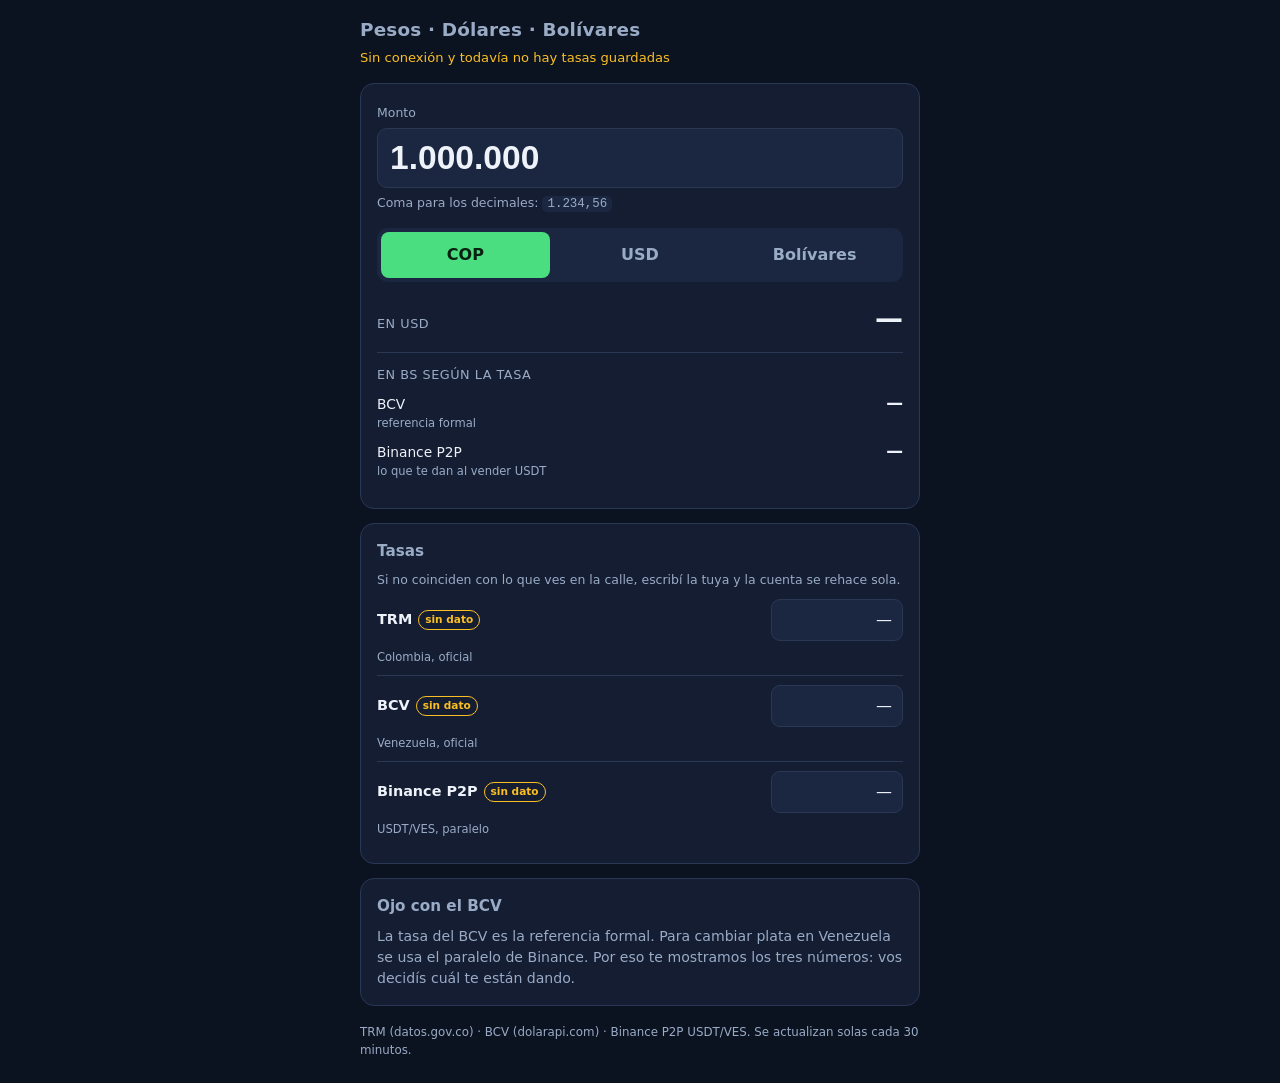
==== index.html @ 2a596176 "feat(app): converter page with the three rates side by side Amounts and rates are read by different " ====
<!DOCTYPE html>
<html lang="es">
<head>
<meta charset="utf-8">
<meta name="viewport" content="width=device-width, initial-scale=1, viewport-fit=cover">
<title>Calculadora COP · USD · Bs</title>
<meta name="description" content="Conversor entre pesos colombianos, dólares y bolívares con la TRM, el BCV y el paralelo de Binance P2P.">
<meta name="theme-color" content="#0b1220">
<meta name="mobile-web-app-capable" content="yes">
<link rel="manifest" href="manifest.webmanifest">
<link rel="icon" href="icon-192.png" sizes="192x192">
<link rel="apple-touch-icon" href="icon-192.png">
<link rel="stylesheet" href="styles.css">
</head>
<body>

<header class="top">
  <h1>Pesos · Dólares · Bolívares</h1>
  <p class="updated" id="updated">Cargando tasas…</p>
</header>

<main>
  <section class="card">
    <label class="field">
      <span class="field-label">Monto</span>
      <input id="amount" type="text" inputmode="decimal" autocomplete="off"
             spellcheck="false" enterkeyhint="done" value="1.000.000">
    </label>
    <p class="read-as" id="amount-note"></p>
    <p class="hint">Coma para los decimales: <code>1.234,56</code></p>

    <div class="tabs" id="currency" role="tablist" aria-label="Moneda de origen">
      <button type="button" role="tab" data-currency="COP" aria-selected="true">COP</button>
      <button type="button" role="tab" data-currency="USD" aria-selected="false">USD</button>
      <button type="button" role="tab" data-currency="VES" aria-selected="false">Bolívares</button>
    </div>

    <div id="results" class="results" aria-live="polite"></div>
  </section>

  <section class="card">
    <h2>Tasas</h2>
    <p class="hint">Si no coinciden con lo que ves en la calle, escribí la tuya y la cuenta se rehace sola.</p>
    <div id="rates"></div>
    <button type="button" id="reset-rates" class="ghost" hidden>Volver a las tasas automáticas</button>
  </section>

  <section class="card note">
    <h2>Ojo con el BCV</h2>
    <p>La tasa del BCV es la referencia formal. Para cambiar plata en Venezuela se usa el
       paralelo de Binance. Por eso te mostramos los tres números: vos decidís cuál te están dando.</p>
  </section>

  <noscript>
    <section class="card note">
      <p>Necesitás JavaScript para que la calculadora haga las cuentas.</p>
    </section>
  </noscript>
</main>

<footer class="foot">
  <p>TRM (datos.gov.co) · BCV (dolarapi.com) · Binance P2P USDT/VES.
     Se actualizan solas cada 30 minutos.</p>
</footer>

<script src="calc.js"></script>
<script src="app.js"></script>
</body>
</html>
---- styles.css ----
:root {
  --bg: #0b1220;
  --card: #141d31;
  --card-2: #1b2740;
  --line: #2a3855;
  --text: #eef2f9;
  --muted: #9aabc6;
  --accent: #4ade80;
  --accent-dim: #22633d;
  --warn: #fbbf24;
  --radius: 14px;
}

* { box-sizing: border-box; }

html { -webkit-text-size-adjust: 100%; }

body {
  margin: 0;
  padding: max(16px, env(safe-area-inset-top)) 16px
           max(24px, env(safe-area-inset-bottom));
  background: var(--bg);
  color: var(--text);
  font: 16px/1.5 system-ui, -apple-system, "Segoe UI", Roboto, sans-serif;
}

main { max-width: 560px; margin: 0 auto; }

/* --- header ------------------------------------------------------------ */

.top { max-width: 560px; margin: 0 auto 16px; }

.top h1 {
  margin: 0 0 4px;
  font-size: 1.15rem;
  letter-spacing: 0.01em;
  color: var(--muted);
  font-weight: 600;
}

.updated { margin: 0; font-size: 0.82rem; color: var(--muted); }
.updated.is-stale { color: var(--warn); }

/* --- cards ------------------------------------------------------------- */

.card {
  background: var(--card);
  border: 1px solid var(--line);
  border-radius: var(--radius);
  padding: 16px;
  margin-bottom: 14px;
}

.card h2 { margin: 0 0 8px; font-size: 0.95rem; color: var(--muted); font-weight: 600; }

.hint { margin: 6px 0 0; font-size: 0.78rem; color: var(--muted); }
.hint code { background: var(--card-2); padding: 1px 5px; border-radius: 5px; }

/* Says out loud how a typed number was read, so a misread magnitude is visible
   while typing instead of silently multiplying every result. */
.read-as { margin: 4px 0 0; font-size: 0.78rem; color: var(--accent); }
.read-as:empty { display: none; }
.rate-meta .read-as { color: var(--accent); }

.note p { margin: 0; font-size: 0.88rem; color: var(--muted); }

/* --- amount input ------------------------------------------------------ */

.field { display: block; }
.field-label { font-size: 0.78rem; color: var(--muted); }

.field input {
  width: 100%;
  margin-top: 4px;
  padding: 10px 12px;
  font-size: 1.9rem;
  font-variant-numeric: tabular-nums;
  font-weight: 700;
  color: var(--text);
  background: var(--card-2);
  border: 1px solid var(--line);
  border-radius: 10px;
}

.field input:focus { outline: 2px solid var(--accent); outline-offset: 1px; }

/* --- currency tabs ----------------------------------------------------- */

.tabs {
  display: grid;
  grid-template-columns: repeat(3, 1fr);
  gap: 6px;
  margin-top: 14px;
  padding: 4px;
  background: var(--card-2);
  border-radius: 11px;
}

.tabs button {
  padding: 11px 4px;
  font: inherit;
  font-weight: 600;
  color: var(--muted);
  background: transparent;
  border: 0;
  border-radius: 8px;
  cursor: pointer;
}

.tabs button[aria-selected="true"] { background: var(--accent); color: #06210f; }

/* --- results ----------------------------------------------------------- */

.results { margin-top: 16px; }

.result {
  padding: 12px 0;
  border-top: 1px solid var(--line);
}

.result:first-child { border-top: 0; padding-top: 0; }

.result-head {
  display: flex;
  justify-content: space-between;
  align-items: baseline;
  gap: 8px;
}

.result-target { font-size: 0.8rem; color: var(--muted); text-transform: uppercase; letter-spacing: 0.04em; }

.result-value {
  font-size: 1.5rem;
  font-weight: 700;
  font-variant-numeric: tabular-nums;
  text-align: right;
}

.line {
  display: flex;
  justify-content: space-between;
  align-items: baseline;
  gap: 10px;
  padding: 7px 0 0;
}

.line-source { font-size: 0.86rem; color: var(--text); }
.line-hint { display: block; font-size: 0.72rem; color: var(--muted); }

.line-value {
  font-size: 1.05rem;
  font-weight: 600;
  font-variant-numeric: tabular-nums;
  white-space: nowrap;
}

.result.from-ves .line-value { color: var(--accent); }

/* --- rates panel ------------------------------------------------------- */

.rate-row {
  display: grid;
  grid-template-columns: 1fr auto;
  align-items: center;
  gap: 8px 10px;
  padding: 9px 0;
  border-top: 1px solid var(--line);
}

.rate-row:first-child { border-top: 0; }

.rate-name { font-size: 0.9rem; font-weight: 600; }
.rate-name .tag {
  display: inline-block;
  margin-left: 6px;
  padding: 1px 6px;
  font-size: 0.66rem;
  font-weight: 600;
  vertical-align: 1px;
  color: var(--accent);
  border: 1px solid var(--accent-dim);
  border-radius: 20px;
}

.rate-name .tag.stale { color: var(--warn); border-color: var(--warn); }

.rate-meta { grid-column: 1 / -1; font-size: 0.72rem; color: var(--muted); }

.rate-input {
  width: 132px;
  padding: 8px 10px;
  font: inherit;
  font-variant-numeric: tabular-nums;
  text-align: right;
  color: var(--text);
  background: var(--card-2);
  border: 1px solid var(--line);
  border-radius: 9px;
}

.rate-input:focus { outline: 2px solid var(--accent); outline-offset: 1px; }
.rate-input.is-manual { border-color: var(--accent); color: var(--accent); }

.ghost {
  margin-top: 12px;
  padding: 9px 12px;
  font: inherit;
  font-size: 0.84rem;
  color: var(--muted);
  background: transparent;
  border: 1px solid var(--line);
  border-radius: 9px;
  cursor: pointer;
}

.ghost:hover { color: var(--text); border-color: var(--muted); }

/* --- footer ------------------------------------------------------------ */

.foot {
  max-width: 560px;
  margin: 18px auto 0;
  font-size: 0.74rem;
  color: var(--muted);
}

.foot p { margin: 0; }

@media (min-width: 420px) {
  .result-value { font-size: 1.75rem; }
  .field input { font-size: 2.1rem; }
}
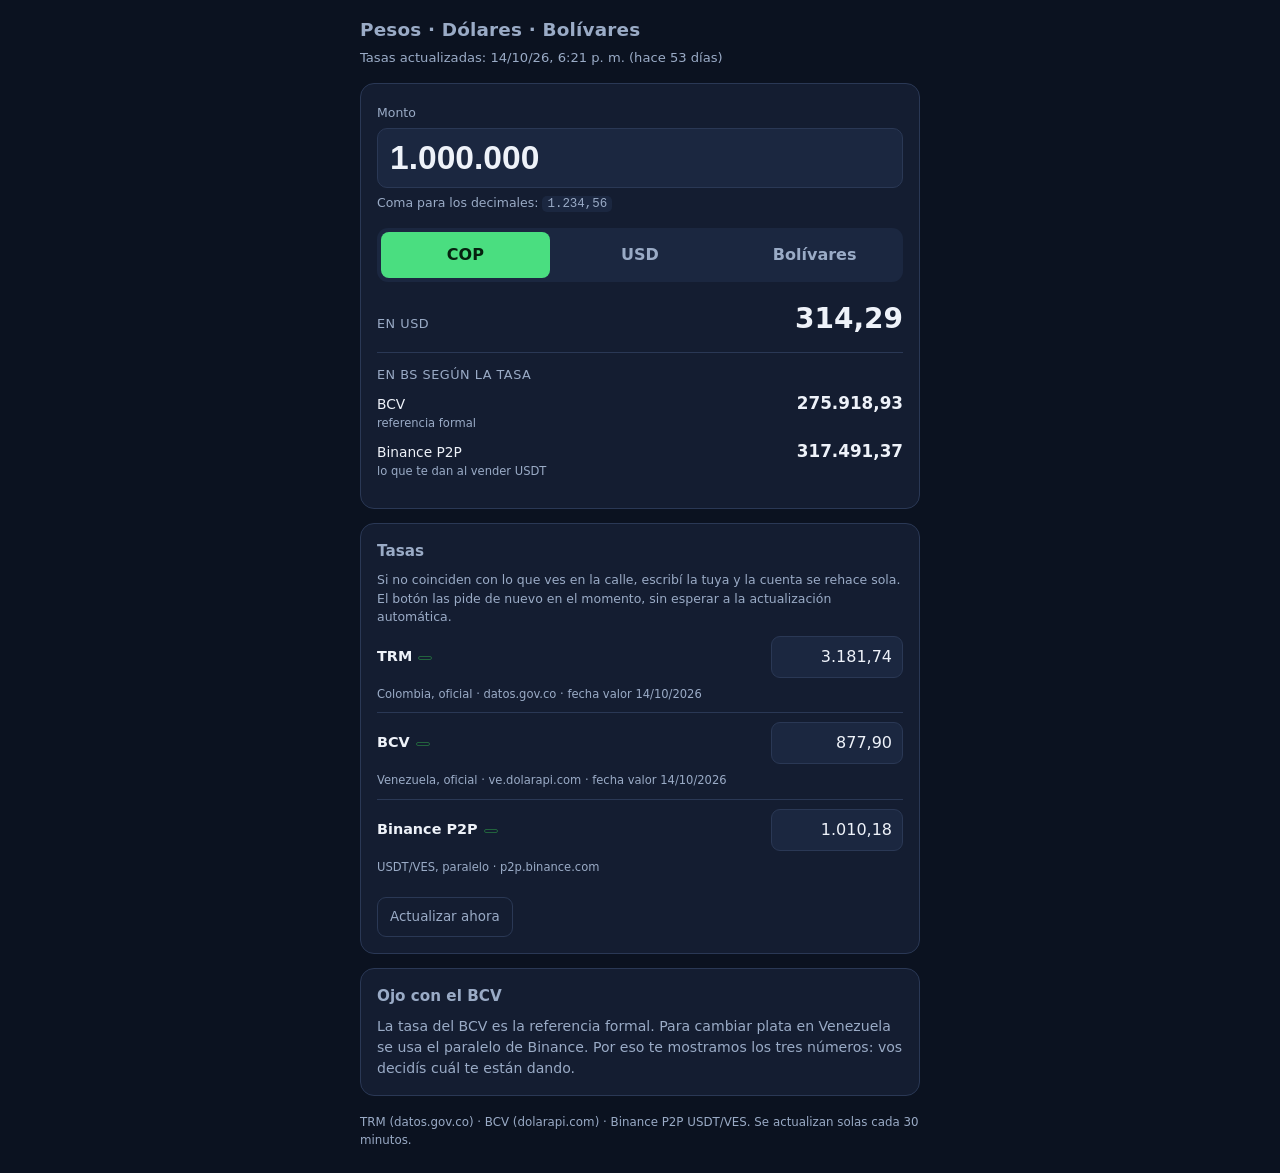
==== commit 63e684ad: "feat(app): refresh the rates from the page, on demand" ====
--- a/index.html
+++ b/index.html
@@ -40,9 +40,14 @@
 
   <section class="card">
     <h2>Tasas</h2>
-    <p class="hint">Si no coinciden con lo que ves en la calle, escribí la tuya y la cuenta se rehace sola.</p>
+    <p class="hint">Si no coinciden con lo que ves en la calle, escribí la tuya y la cuenta se rehace sola.
+       El botón las pide de nuevo en el momento, sin esperar a la actualización automática.</p>
     <div id="rates"></div>
-    <button type="button" id="reset-rates" class="ghost" hidden>Volver a las tasas automáticas</button>
+    <div class="rates-actions">
+      <button type="button" id="refresh" class="ghost">Actualizar ahora</button>
+      <button type="button" id="reset-rates" class="ghost" hidden>Volver a las tasas automáticas</button>
+    </div>
+    <p class="refresh-status" id="refresh-status" role="status"></p>
   </section>
 
   <section class="card note">
--- a/styles.css
+++ b/styles.css
@@ -214,6 +214,12 @@
 }
 
 .ghost:hover { color: var(--text); border-color: var(--muted); }
+.ghost:disabled { opacity: 0.55; cursor: progress; }
+
+.rates-actions { display: flex; flex-wrap: wrap; gap: 8px; }
+
+.refresh-status { margin: 8px 0 0; font-size: 0.78rem; color: var(--muted); }
+.refresh-status:empty { display: none; }
 
 /* --- footer ------------------------------------------------------------ */
 
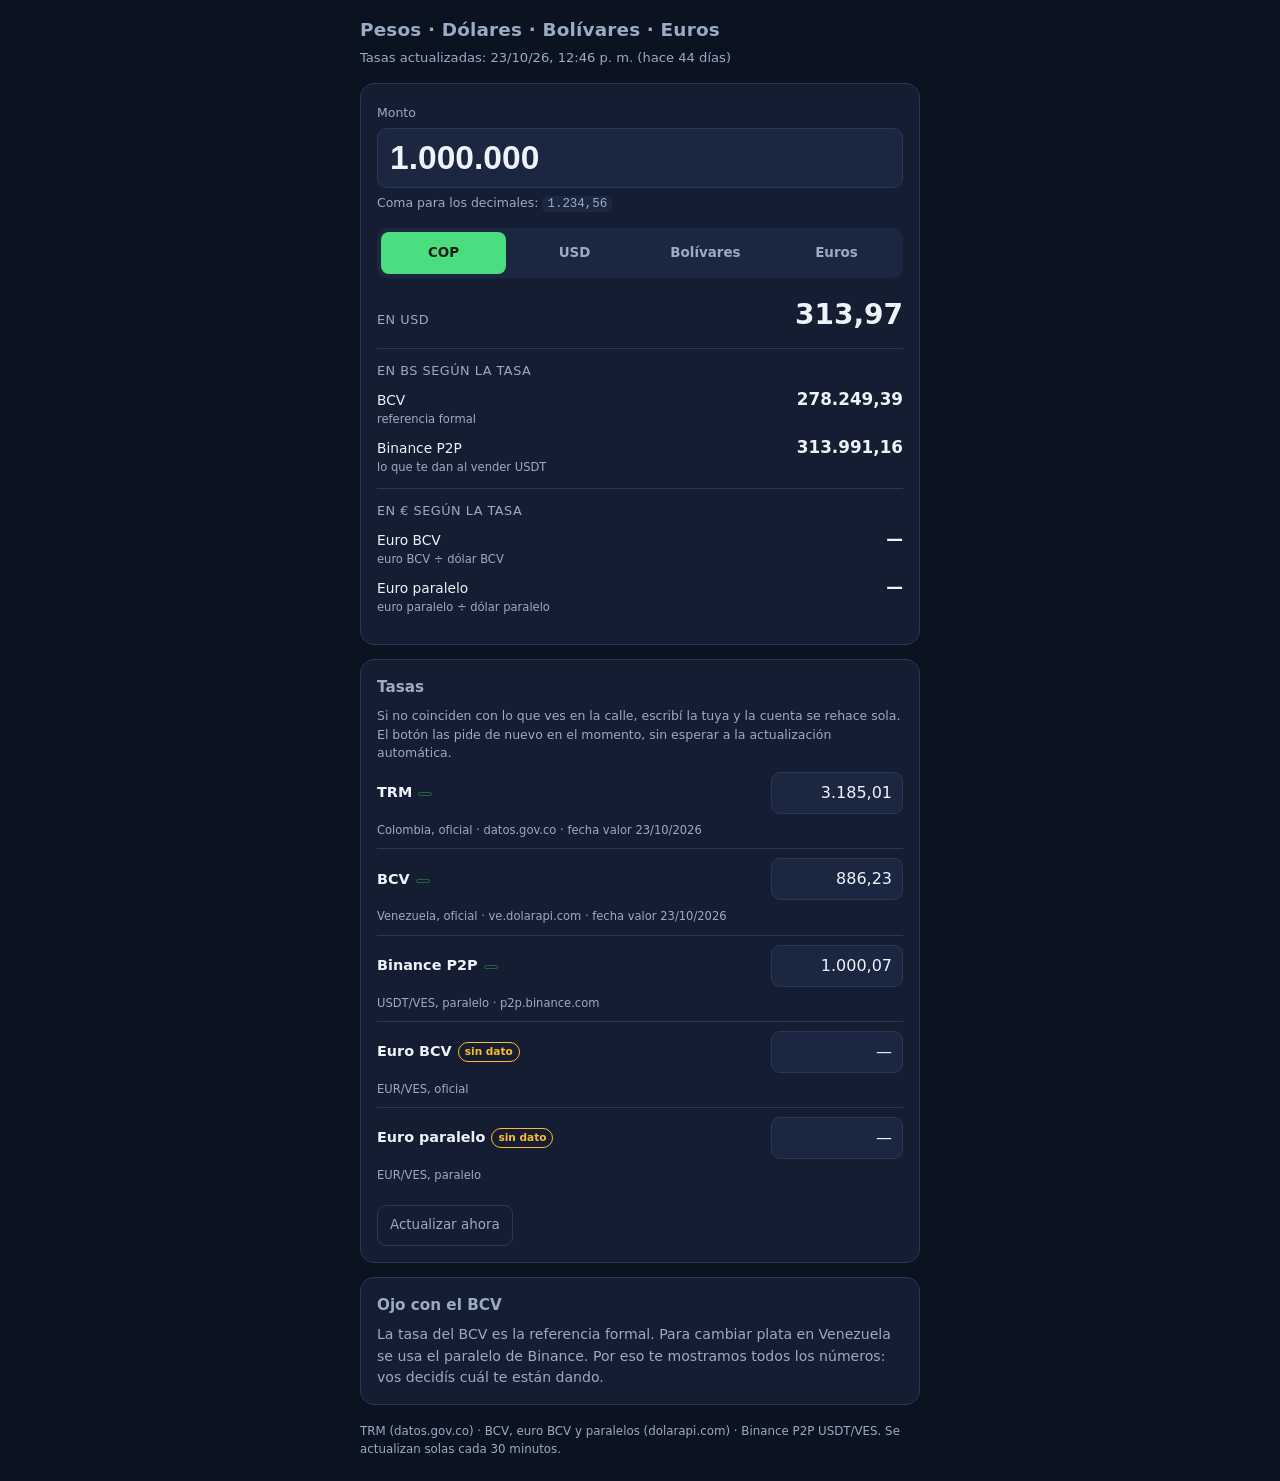
==== commit 34799dd2: "feat(calc): cross a fourth currency through coherent pairs The euro is quoted in Venezuela only in b" ====
--- a/index.html
+++ b/index.html
@@ -3,8 +3,8 @@
 <head>
 <meta charset="utf-8">
 <meta name="viewport" content="width=device-width, initial-scale=1, viewport-fit=cover">
-<title>Calculadora COP · USD · Bs</title>
-<meta name="description" content="Conversor entre pesos colombianos, dólares y bolívares con la TRM, el BCV y el paralelo de Binance P2P.">
+<title>Calculadora COP · USD · Bs · EUR</title>
+<meta name="description" content="Conversor entre pesos colombianos, dólares, bolívares y euros con la TRM, el BCV y el paralelo de Binance P2P.">
 <meta name="theme-color" content="#0b1220">
 <meta name="mobile-web-app-capable" content="yes">
 <link rel="manifest" href="manifest.webmanifest">
@@ -15,7 +15,7 @@
 <body>
 
 <header class="top">
-  <h1>Pesos · Dólares · Bolívares</h1>
+  <h1>Pesos · Dólares · Bolívares · Euros</h1>
   <p class="updated" id="updated">Cargando tasas…</p>
 </header>
 
@@ -33,6 +33,7 @@
       <button type="button" role="tab" data-currency="COP" aria-selected="true">COP</button>
       <button type="button" role="tab" data-currency="USD" aria-selected="false">USD</button>
       <button type="button" role="tab" data-currency="VES" aria-selected="false">Bolívares</button>
+      <button type="button" role="tab" data-currency="EUR" aria-selected="false">Euros</button>
     </div>
 
     <div id="results" class="results" aria-live="polite"></div>
@@ -53,7 +54,7 @@
   <section class="card note">
     <h2>Ojo con el BCV</h2>
     <p>La tasa del BCV es la referencia formal. Para cambiar plata en Venezuela se usa el
-       paralelo de Binance. Por eso te mostramos los tres números: vos decidís cuál te están dando.</p>
+       paralelo de Binance. Por eso te mostramos todos los números: vos decidís cuál te están dando.</p>
   </section>
 
   <noscript>
@@ -64,7 +65,7 @@
 </main>
 
 <footer class="foot">
-  <p>TRM (datos.gov.co) · BCV (dolarapi.com) · Binance P2P USDT/VES.
+  <p>TRM (datos.gov.co) · BCV, euro BCV y paralelos (dolarapi.com) · Binance P2P USDT/VES.
      Se actualizan solas cada 30 minutos.</p>
 </footer>
 
--- a/styles.css
+++ b/styles.css
@@ -88,7 +88,8 @@
 
 .tabs {
   display: grid;
-  grid-template-columns: repeat(3, 1fr);
+  /* Four currencies: COP, USD, Bolívares, Euros. */
+  grid-template-columns: repeat(4, 1fr);
   gap: 6px;
   margin-top: 14px;
   padding: 4px;
@@ -97,9 +98,12 @@
 }
 
 .tabs button {
-  padding: 11px 4px;
+  padding: 11px 2px;
   font: inherit;
-  font-weight: 600;
+  /* Four labels on a 320px screen: "Bolívares" has to fit in one column. */
+  font-size: 0.84rem;
+  font-weight: 600;
+  white-space: nowrap;
   color: var(--muted);
   background: transparent;
   border: 0;
